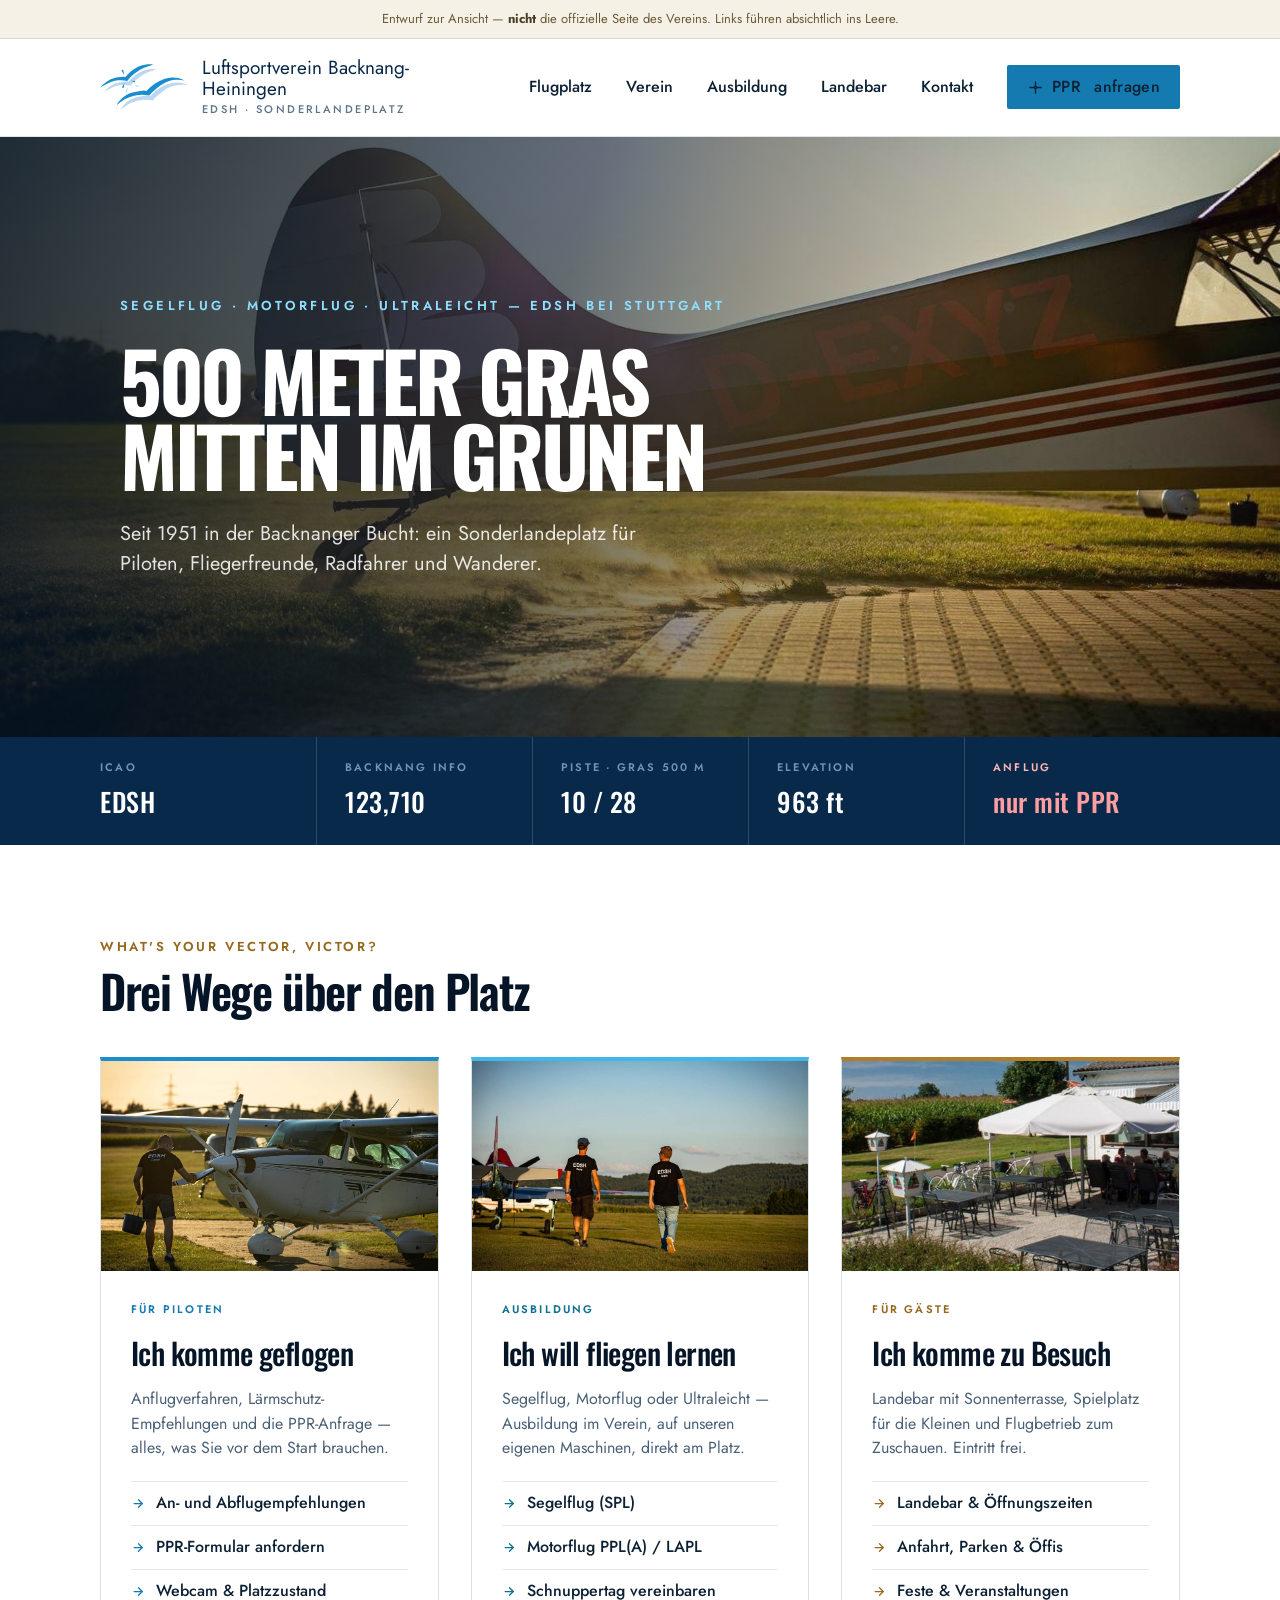
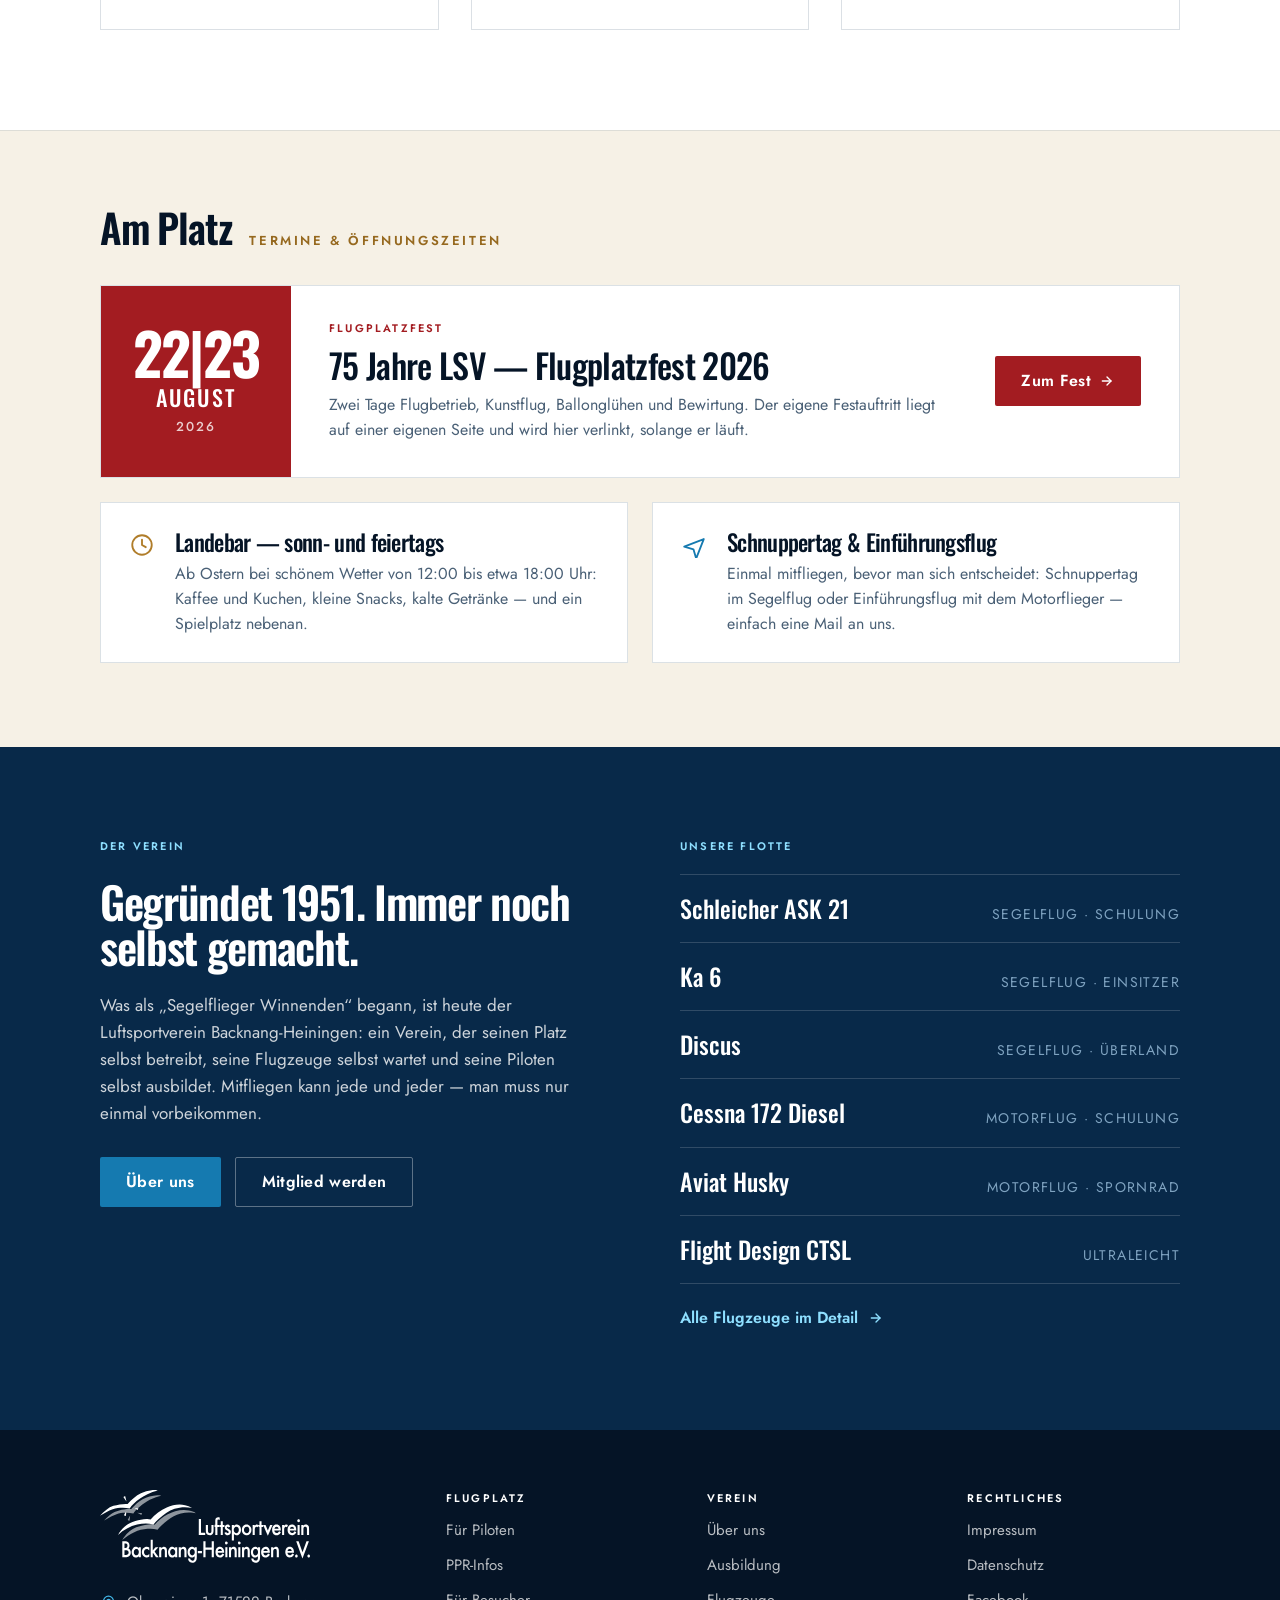
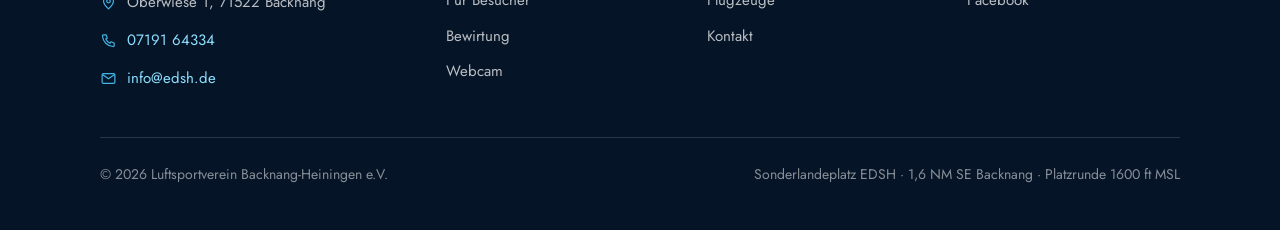
==== index.html @ dec8e1ad "Entwurf des neuen Vereinsauftritts als statische Vorschau Startseite und eine Unterseiten-Vorlage am" ====
<!doctype html>
<html lang="de">
<head>
<meta charset="utf-8">
<meta name="viewport" content="width=device-width, initial-scale=1">
<meta name="robots" content="noindex, nofollow">
<title>Luftsportverein Backnang-Heiningen e.V. — Entwurf</title>
<meta name="description" content="Entwurf für den neuen Auftritt des Luftsportvereins Backnang-Heiningen. Sonderlandeplatz EDSH.">
<link rel="stylesheet" href="stil.css">
</head>
<body>

<a class="skip" href="#hauptinhalt">Zum Inhalt springen</a>

<div class="entwurfsband">
  Entwurf zur Ansicht — <strong>nicht</strong> die offizielle Seite des Vereins. Links führen absichtlich ins Leere.
</div>

<header class="kopf">
  <a class="marke" href="index.html">
    <img src="bilder/lsv-signet.svg" alt="" aria-hidden="true">
    <span class="marke-text">
      <span class="marke-name">Luftsportverein Backnang-Heiningen</span>
      <span class="marke-zusatz">EDSH · Sonderlandeplatz</span>
    </span>
  </a>

  <nav class="navi" aria-label="Hauptnavigation">
    <a href="anflug.html">Flugplatz</a>
    <a href="#">Verein</a>
    <a href="#">Ausbildung</a>
    <a href="#">Landebar</a>
    <a href="#">Kontakt</a>
    <a class="knopf" href="#">
      <svg width="17" height="17" viewBox="0 0 24 24" fill="none" stroke="currentColor" stroke-width="1.8" stroke-linecap="round" stroke-linejoin="round" aria-hidden="true"><path d="M4 12h6"/><path d="M14 12h6"/><path d="M12 4v6"/><path d="M12 14v6"/><circle cx="12" cy="12" r="1.6"/></svg>
      PPR&nbsp;<span>anfragen</span>
    </a>
  </nav>

  <div class="kopf-rechts">
    <a class="knopf" href="#">
      <svg width="17" height="17" viewBox="0 0 24 24" fill="none" stroke="currentColor" stroke-width="1.8" stroke-linecap="round" stroke-linejoin="round" aria-hidden="true"><path d="M4 12h6"/><path d="M14 12h6"/><path d="M12 4v6"/><path d="M12 14v6"/><circle cx="12" cy="12" r="1.6"/></svg>
      PPR&nbsp;<span>anfragen</span>
    </a>
    <button class="menue-schalter" type="button" aria-expanded="false" aria-controls="klappmenue" aria-label="Menü öffnen">
      <svg width="24" height="24" viewBox="0 0 24 24" fill="none" stroke="currentColor" stroke-width="1.9" stroke-linecap="round" aria-hidden="true"><path d="M4 7h16"/><path d="M4 12h16"/><path d="M4 17h16"/></svg>
    </button>
  </div>
</header>

<nav class="klappmenue" id="klappmenue" hidden aria-label="Menü">
  <a href="anflug.html"><b>Flugplatz</b><span>Anflug · PPR · Webcam · Bewirtung</span></a>
  <a href="#"><b>Verein</b><span>Über uns · Flugzeuge</span></a>
  <a href="#"><b>Ausbildung</b><span>Segelflug · Motorflug · UL</span></a>
  <a href="#"><b>Landebar</b><span>Öffnungszeiten · Anfahrt</span></a>
  <a href="#"><b>Kontakt</b></a>
</nav>

<main id="hauptinhalt">

  <section class="hero">
    <img src="bilder/hero.jpg" alt="Blick über die Graspiste in Backnang-Heiningen im Abendlicht">
    <div class="hero-schleier"></div>
    <div class="hero-inhalt">
      <span class="hero-kleinzeile">Segelflug · Motorflug · Ultraleicht — EDSH bei Stuttgart</span>
      <h1>500 METER GRAS<br>MITTEN IM GRÜNEN</h1>
      <p>Seit 1951 in der Backnanger Bucht: ein Sonderlandeplatz für Piloten, Fliegerfreunde, Radfahrer und Wanderer.</p>
    </div>
  </section>

  <section class="platzdaten" aria-label="Platzdaten">
    <div class="platzdaten-gitter">
      <div class="platzdaten-feld"><span class="kleinzeile">ICAO</span><span class="platzdaten-wert">EDSH</span></div>
      <div class="platzdaten-feld"><span class="kleinzeile">Backnang Info</span><span class="platzdaten-wert">123,710</span></div>
      <div class="platzdaten-feld"><span class="kleinzeile">Piste · Gras 500 m</span><span class="platzdaten-wert">10 / 28</span></div>
      <div class="platzdaten-feld"><span class="kleinzeile">Elevation</span><span class="platzdaten-wert">963 ft</span></div>
      <div class="platzdaten-feld platzdaten-feld--warnung"><span class="kleinzeile">Anflug</span><span class="platzdaten-wert">nur mit PPR</span></div>
    </div>
  </section>

  <section class="tueren">
    <div class="bahn">
      <div class="tueren-kopf">
        <span class="vorzeile">What&#39;s your vector, Victor?</span>
        <h2>Drei Wege über den Platz</h2>
      </div>

      <div class="tueren-gitter">

        <article class="tuer">
          <img src="bilder/tuer-piloten.jpg" alt="Cessna auf der Graspiste vor dem Start">
          <div class="tuer-text">
            <span class="kleinzeile">Für Piloten</span>
            <h3>Ich komme geflogen</h3>
            <p>Anflugverfahren, Lärmschutz-Empfehlungen und die PPR-Anfrage — alles, was Sie vor dem Start brauchen.</p>
          </div>
          <div class="tuer-liste">
            <a href="anflug.html"><svg width="15" height="15" viewBox="0 0 24 24" fill="none" stroke="#157AB0" stroke-width="2" stroke-linecap="round" stroke-linejoin="round" aria-hidden="true"><path d="M5 12h13"/><path d="M12 6l6 6-6 6"/></svg>An- und Abflugempfehlungen</a>
            <a href="#"><svg width="15" height="15" viewBox="0 0 24 24" fill="none" stroke="#157AB0" stroke-width="2" stroke-linecap="round" stroke-linejoin="round" aria-hidden="true"><path d="M5 12h13"/><path d="M12 6l6 6-6 6"/></svg>PPR-Formular anfordern</a>
            <a href="#"><svg width="15" height="15" viewBox="0 0 24 24" fill="none" stroke="#157AB0" stroke-width="2" stroke-linecap="round" stroke-linejoin="round" aria-hidden="true"><path d="M5 12h13"/><path d="M12 6l6 6-6 6"/></svg>Webcam &amp; Platzzustand</a>
          </div>
        </article>

        <article class="tuer tuer--ausbildung">
          <img src="bilder/tuer-ausbildung.jpg" alt="Zwei Vereinsmitglieder auf dem Weg zu den Flugzeugen">
          <div class="tuer-text">
            <span class="kleinzeile">Ausbildung</span>
            <h3>Ich will fliegen lernen</h3>
            <p>Segelflug, Motorflug oder Ultraleicht — Ausbildung im Verein, auf unseren eigenen Maschinen, direkt am Platz.</p>
          </div>
          <div class="tuer-liste">
            <a href="#"><svg width="15" height="15" viewBox="0 0 24 24" fill="none" stroke="#10708F" stroke-width="2" stroke-linecap="round" stroke-linejoin="round" aria-hidden="true"><path d="M5 12h13"/><path d="M12 6l6 6-6 6"/></svg>Segelflug (SPL)</a>
            <a href="#"><svg width="15" height="15" viewBox="0 0 24 24" fill="none" stroke="#10708F" stroke-width="2" stroke-linecap="round" stroke-linejoin="round" aria-hidden="true"><path d="M5 12h13"/><path d="M12 6l6 6-6 6"/></svg>Motorflug PPL(A) / LAPL</a>
            <a href="#"><svg width="15" height="15" viewBox="0 0 24 24" fill="none" stroke="#10708F" stroke-width="2" stroke-linecap="round" stroke-linejoin="round" aria-hidden="true"><path d="M5 12h13"/><path d="M12 6l6 6-6 6"/></svg>Schnuppertag vereinbaren</a>
          </div>
        </article>

        <article class="tuer tuer--gaeste">
          <img src="bilder/tuer-landebar.jpg" alt="Sonnenterrasse der Landebar mit Blick auf den Flugplatz">
          <div class="tuer-text">
            <span class="kleinzeile">Für Gäste</span>
            <h3>Ich komme zu Besuch</h3>
            <p>Landebar mit Sonnenterrasse, Spielplatz für die Kleinen und Flugbetrieb zum Zuschauen. Eintritt frei.</p>
          </div>
          <div class="tuer-liste">
            <a href="#"><svg width="15" height="15" viewBox="0 0 24 24" fill="none" stroke="#96691f" stroke-width="2" stroke-linecap="round" stroke-linejoin="round" aria-hidden="true"><path d="M5 12h13"/><path d="M12 6l6 6-6 6"/></svg>Landebar &amp; Öffnungszeiten</a>
            <a href="#"><svg width="15" height="15" viewBox="0 0 24 24" fill="none" stroke="#96691f" stroke-width="2" stroke-linecap="round" stroke-linejoin="round" aria-hidden="true"><path d="M5 12h13"/><path d="M12 6l6 6-6 6"/></svg>Anfahrt, Parken &amp; Öffis</a>
            <a href="#"><svg width="15" height="15" viewBox="0 0 24 24" fill="none" stroke="#96691f" stroke-width="2" stroke-linecap="round" stroke-linejoin="round" aria-hidden="true"><path d="M5 12h13"/><path d="M12 6l6 6-6 6"/></svg>Feste &amp; Veranstaltungen</a>
          </div>
        </article>

      </div>
    </div>
  </section>

  <section class="amplatz">
    <div class="bahn">
      <div class="amplatz-kopf">
        <h2>Am Platz</h2>
        <span class="kleinzeile">Termine &amp; Öffnungszeiten</span>
      </div>

      <article class="termin">
        <div class="termin-datum">
          <span class="termin-tag">22|23</span>
          <span class="termin-monat">August</span>
          <span class="termin-jahr">2026</span>
        </div>
        <div class="termin-text">
          <div>
            <span class="kleinzeile">Flugplatzfest</span>
            <h3>75 Jahre LSV — Flugplatzfest 2026</h3>
            <p>Zwei Tage Flugbetrieb, Kunstflug, Ballonglühen und Bewirtung. Der eigene Festauftritt liegt auf einer eigenen Seite und wird hier verlinkt, solange er läuft.</p>
          </div>
          <a class="knopf knopf--rot" href="#">Zum Fest
            <svg width="16" height="16" viewBox="0 0 24 24" fill="none" stroke="currentColor" stroke-width="2" stroke-linecap="round" stroke-linejoin="round" aria-hidden="true"><path d="M5 12h13"/><path d="M12 6l6 6-6 6"/></svg>
          </a>
        </div>
      </article>

      <div class="angebote">
        <article class="angebot">
          <svg width="26" height="26" viewBox="0 0 24 24" fill="none" stroke="#b07d2a" stroke-width="1.7" stroke-linecap="round" stroke-linejoin="round" aria-hidden="true"><circle cx="12" cy="12" r="9"/><path d="M12 7v5l3.5 2"/></svg>
          <div>
            <h4>Landebar — sonn- und feiertags</h4>
            <p>Ab Ostern bei schönem Wetter von 12:00 bis etwa 18:00 Uhr: Kaffee und Kuchen, kleine Snacks, kalte Getränke — und ein Spielplatz nebenan.</p>
          </div>
        </article>
        <article class="angebot">
          <svg width="26" height="26" viewBox="0 0 24 24" fill="none" stroke="#157AB0" stroke-width="1.7" stroke-linecap="round" stroke-linejoin="round" aria-hidden="true"><path d="M3 13.5l18-7-7 18-2.5-8.5z"/></svg>
          <div>
            <h4>Schnuppertag &amp; Einführungsflug</h4>
            <p>Einmal mitfliegen, bevor man sich entscheidet: Schnuppertag im Segelflug oder Einführungsflug mit dem Motorflieger — einfach eine Mail an uns.</p>
          </div>
        </article>
      </div>
    </div>
  </section>

  <section class="verein">
    <div class="bahn verein-gitter">
      <div>
        <span class="kleinzeile">Der Verein</span>
        <h2>Gegründet 1951. Immer noch selbst gemacht.</h2>
        <p>Was als „Segelflieger Winnenden“ begann, ist heute der Luftsportverein Backnang-Heiningen: ein Verein, der seinen Platz selbst betreibt, seine Flugzeuge selbst wartet und seine Piloten selbst ausbildet. Mitfliegen kann jede und jeder — man muss nur einmal vorbeikommen.</p>
        <div class="verein-knoepfe">
          <a class="knopf" href="#">Über uns</a>
          <a class="knopf knopf--linie" href="#">Mitglied werden</a>
        </div>
      </div>
      <div>
        <span class="kleinzeile">Unsere Flotte</span>
        <div class="flotte">
          <div class="flotte-zeile"><span class="flotte-name">Schleicher ASK 21</span><span class="flotte-art">Segelflug · Schulung</span></div>
          <div class="flotte-zeile"><span class="flotte-name">Ka 6</span><span class="flotte-art">Segelflug · Einsitzer</span></div>
          <div class="flotte-zeile"><span class="flotte-name">Discus</span><span class="flotte-art">Segelflug · Überland</span></div>
          <div class="flotte-zeile"><span class="flotte-name">Cessna 172 Diesel</span><span class="flotte-art">Motorflug · Schulung</span></div>
          <div class="flotte-zeile"><span class="flotte-name">Aviat Husky</span><span class="flotte-art">Motorflug · Spornrad</span></div>
          <div class="flotte-zeile"><span class="flotte-name">Flight Design CTSL</span><span class="flotte-art">Ultraleicht</span></div>
        </div>
        <a class="flotte-mehr" href="#">Alle Flugzeuge im Detail
          <svg width="16" height="16" viewBox="0 0 24 24" fill="none" stroke="currentColor" stroke-width="2" stroke-linecap="round" stroke-linejoin="round" aria-hidden="true"><path d="M5 12h13"/><path d="M12 6l6 6-6 6"/></svg>
        </a>
      </div>
    </div>
  </section>

</main>

<footer class="fuss">
  <div class="bahn">
    <div class="fuss-gitter">
      <div class="fuss-spalte">
        <img class="fuss-logo" src="bilder/lsv-logo-weiss.svg" alt="Luftsportverein Backnang-Heiningen e.V.">
        <div class="fuss-kontakt">
          <span><svg width="17" height="17" viewBox="0 0 24 24" fill="none" stroke="#42b6e7" stroke-width="1.7" stroke-linecap="round" stroke-linejoin="round" aria-hidden="true"><path d="M12 21s7-6.2 7-11a7 7 0 10-14 0c0 4.8 7 11 7 11z"/><circle cx="12" cy="10" r="2.5"/></svg>Oberwiese 1, 71522 Backnang</span>
          <a href="tel:+49719164334"><svg width="17" height="17" viewBox="0 0 24 24" fill="none" stroke="#42b6e7" stroke-width="1.7" stroke-linecap="round" stroke-linejoin="round" aria-hidden="true"><path d="M5 4h3.5l1.8 4.4-2.2 1.4a12 12 0 006.1 6.1l1.4-2.2L20 15.5V19a1.5 1.5 0 01-1.7 1.5A16 16 0 013.5 5.7 1.5 1.5 0 015 4z"/></svg>07191 64334</a>
          <a href="mailto:info@edsh.de"><svg width="17" height="17" viewBox="0 0 24 24" fill="none" stroke="#42b6e7" stroke-width="1.7" stroke-linecap="round" stroke-linejoin="round" aria-hidden="true"><rect x="3" y="5" width="18" height="14" rx="2"/><path d="M3.5 6.5l8.5 6 8.5-6"/></svg>info@edsh.de</a>
        </div>
      </div>

      <div class="fuss-spalte">
        <span class="kleinzeile">Flugplatz</span>
        <a href="anflug.html">Für Piloten</a>
        <a href="#">PPR-Infos</a>
        <a href="#">Für Besucher</a>
        <a href="#">Bewirtung</a>
        <a href="#">Webcam</a>
      </div>

      <div class="fuss-spalte">
        <span class="kleinzeile">Verein</span>
        <a href="#">Über uns</a>
        <a href="#">Ausbildung</a>
        <a href="#">Flugzeuge</a>
        <a href="#">Kontakt</a>
      </div>

      <div class="fuss-spalte">
        <span class="kleinzeile">Rechtliches</span>
        <a href="#">Impressum</a>
        <a href="#">Datenschutz</a>
        <a href="#">Facebook</a>
      </div>
    </div>

    <div class="fuss-schluss">
      <span>© 2026 Luftsportverein Backnang-Heiningen e.V.</span>
      <span>Sonderlandeplatz EDSH · 1,6 NM SE Backnang · Platzrunde 1600 ft MSL</span>
    </div>
  </div>
</footer>

<script src="menue.js"></script>
</body>
</html>
---- stil.css ----
@import url("https://fonts.googleapis.com/css2?family=Oswald:wght@400;500;600;700&family=Jost:wght@400;500;600&display=swap");

/* ==========================================================================
   Entwurf für den neuen Auftritt des LSV Backnang-Heiningen
   Farben und Schriften stammen aus der Flugplatzfest-Seite des Vereins,
   das Markenblau #198DCD aus dem Logo-SVG.
   ========================================================================== */

:root {
  --marke:      #198DCD;   /* Logo-Blau, nur dekorativ (3,66:1 auf Weiß) */
  --interaktiv: #157AB0;   /* abgedunkelt für Links und Knöpfe (4,73:1)  */
  --himmel:     #42b6e7;
  --hell:       #8edfff;
  --navy:       #082949;
  --nacht:      #051426;
  --rot:        #a31c21;
  --stroh:      #b07d2a;
  --stroh-text: #96691f;   /* 4,84:1 auf Weiß */
  --sand:       #f6f1e6;
  --dunst:      #f4f7fa;
  --text:       #0d2135;
  --text-weich: #4a6076;
  --grau:       #5d7489;
  --linie:      rgba(6, 42, 76, .14);
  --max:        1240px;
  --rand:       100px;     /* Seitenrand, per Breakpoint kleiner */
}

*, *::before, *::after { box-sizing: border-box; }

body {
  margin: 0;
  background: #fff;
  color: var(--text);
  font-family: Jost, "Segoe UI", Arial, Helvetica, sans-serif;
  font-size: 17px;
  line-height: 1.55;
  -webkit-text-size-adjust: 100%;
}

a { color: var(--interaktiv); text-decoration: none; }
a:hover { color: var(--navy); }
img { max-width: 100%; }

h1, h2, h3, h4 {
  font-family: Oswald, "Arial Narrow", "Aptos Narrow", Arial, sans-serif;
  margin: 0;
  color: var(--nacht);
  letter-spacing: -.03em;
  line-height: 1.1;
}

.bahn { max-width: var(--max); margin: 0 auto; }
.seitenrand { padding-left: var(--rand); padding-right: var(--rand); }

.kleinzeile {
  font-size: 11px;
  font-weight: 600;
  letter-spacing: .2em;
  text-transform: uppercase;
  color: var(--grau);
}

/* Sprungmarke für Tastatur- und Screenreader-Nutzung */
.skip {
  position: absolute; left: -9999px;
  background: var(--navy); color: #fff; padding: 12px 20px; z-index: 100;
}
.skip:focus { left: 12px; top: 12px; color: #fff; }

/* ============================ Kopfzeile ================================= */

.kopf {
  display: flex; align-items: center; justify-content: space-between;
  gap: 40px; padding: 18px var(--rand);
  background: #fff; border-bottom: 1px solid rgba(6, 42, 76, .12);
}
.marke { display: flex; align-items: center; gap: 14px; }
.marke img { width: 88px; height: 46px; object-fit: contain; flex-shrink: 0; }
.marke-text { display: flex; flex-direction: column; gap: 1px; }
.marke-name { font-size: 19px; font-weight: 400; color: var(--navy); line-height: 1.15; }
.marke-zusatz {
  font-size: 11px; font-weight: 500; letter-spacing: .22em;
  text-transform: uppercase; color: var(--grau);
}

.navi { display: flex; align-items: center; gap: 34px; }
.navi a { font-size: 16px; font-weight: 500; color: var(--text); }
.navi a.aktiv {
  font-weight: 600; color: var(--interaktiv);
  border-bottom: 2px solid var(--interaktiv); padding-bottom: 3px;
}

.knopf {
  display: inline-flex; align-items: center; justify-content: center; gap: 8px;
  min-height: 44px; padding: 0 20px; border-radius: 2px;
  background: var(--interaktiv); color: #fff;
  font-size: 15px; font-weight: 600; letter-spacing: .02em;
}
.knopf:hover { background: var(--navy); color: #fff; }
.knopf--rot { background: var(--rot); }
.knopf--rot:hover { background: #7d1519; }
.knopf--linie { background: none; border: 1px solid rgba(255,255,255,.34); color: #fff; }
.knopf--linie:hover { background: rgba(255,255,255,.1); color: #fff; }
.knopf--breit { width: 100%; min-height: 52px; font-size: 16px; }

/* Auf großen Schirmen trägt die Navigation den PPR-Knopf selbst */
.kopf-rechts { display: none; }

/* Menüschalter: erst ab Tablet sichtbar */
.menue-schalter {
  display: none; align-items: center; justify-content: center;
  width: 44px; height: 44px; padding: 0;
  background: none; border: 0; cursor: pointer; color: var(--navy);
}

/* ============================== Hero ==================================== */

.hero { position: relative; height: 600px; overflow: hidden; background: var(--navy); }
.hero img { position: absolute; inset: 0; width: 100%; height: 100%; object-fit: cover; }
.hero-schleier {
  position: absolute; inset: 0;
  background: linear-gradient(105deg, rgba(5,20,38,.86) 0%, rgba(5,20,38,.62) 42%, rgba(5,20,38,.10) 78%);
}
.hero-inhalt {
  position: relative; display: flex; flex-direction: column; justify-content: center;
  gap: 26px; height: 100%; max-width: var(--max); margin: 0 auto;
  padding: 0 var(--rand);
}
.hero-kleinzeile {
  font-size: 13px; font-weight: 600; letter-spacing: .26em;
  text-transform: uppercase; color: var(--hell);
}
.hero h1 {
  max-width: 900px; font-size: 82px; font-weight: 700;
  line-height: .92; letter-spacing: -.04em; color: #fff;
}
.hero p { margin: 0; max-width: 560px; font-size: 20px; line-height: 1.5; color: rgba(255,255,255,.86); }

/* ========================== Platzdaten =================================== */

.platzdaten { background: var(--navy); padding: 0 var(--rand); }
.platzdaten-gitter {
  display: grid; grid-template-columns: repeat(5, minmax(0, 1fr));
  max-width: var(--max); margin: 0 auto;
}
.platzdaten-feld {
  display: flex; flex-direction: column; gap: 6px; padding: 22px 28px;
  border-left: 1px solid rgba(255,255,255,.16);
}
.platzdaten-feld:first-child { border-left: 0; padding-left: 0; }
.platzdaten-feld:last-child { padding-right: 0; }
.platzdaten-feld .kleinzeile { color: #6f93b3; }
.platzdaten-wert {
  font-family: Oswald, "Arial Narrow", Arial, sans-serif;
  font-size: 26px; font-weight: 500; color: #fff; letter-spacing: .02em;
}
.platzdaten-feld--warnung .kleinzeile { color: #ffb4b6; }
.platzdaten-feld--warnung .platzdaten-wert { color: #ff9ea1; }

/* =========================== Drei Türen ================================= */

.tueren { padding: 92px var(--rand) 100px; }
.tueren-kopf { display: flex; flex-direction: column; gap: 10px; margin-bottom: 44px; }
.tueren-kopf .vorzeile {
  font-size: 13px; font-weight: 600; letter-spacing: .2em;
  text-transform: uppercase; color: var(--stroh-text);
}
.tueren-kopf h2 { font-size: 46px; font-weight: 600; line-height: 1; }
.tueren-gitter { display: grid; grid-template-columns: repeat(3, minmax(0, 1fr)); gap: 32px; }

.tuer {
  display: flex; flex-direction: column;
  background: #fff; border: 1px solid var(--linie); border-top: 4px solid var(--marke);
}
.tuer--ausbildung { border-top-color: var(--himmel); }
.tuer--gaeste { border-top-color: var(--stroh); }
.tuer > img { width: 100%; height: 210px; object-fit: cover; }
.tuer-text { display: flex; flex-direction: column; gap: 18px; padding: 30px 30px 20px; flex-grow: 1; }
.tuer-text .kleinzeile { color: var(--interaktiv); }
.tuer--ausbildung .tuer-text .kleinzeile { color: #10708F; }
.tuer--gaeste .tuer-text .kleinzeile { color: var(--stroh-text); }
.tuer h3 { font-size: 30px; font-weight: 500; letter-spacing: -.02em; }
.tuer p { margin: 0; font-size: 16px; color: var(--text-weich); }
.tuer-liste { display: flex; flex-direction: column; padding: 0 30px 16px; }
.tuer-liste a {
  display: flex; align-items: center; gap: 10px; min-height: 44px;
  font-size: 16px; font-weight: 500; color: var(--text);
  border-top: 1px solid rgba(6,42,76,.10);
}
.tuer-liste a:hover { color: var(--interaktiv); }
.tuer-liste svg { flex-shrink: 0; }

/* ============================ Am Platz ================================== */

.amplatz { background: var(--sand); padding: 76px var(--rand) 84px; border-top: 1px solid rgba(6,42,76,.10); }
.amplatz-kopf { display: flex; align-items: baseline; gap: 18px; flex-wrap: wrap; margin-bottom: 34px; }
.amplatz-kopf h2 { font-size: 40px; font-weight: 600; line-height: 1; }
.amplatz-kopf .kleinzeile { font-size: 13px; color: var(--stroh-text); }

.termin { display: flex; background: #fff; border: 1px solid var(--linie); margin-bottom: 24px; }
.termin-datum {
  display: flex; flex-direction: column; justify-content: center; align-items: center;
  gap: 2px; width: 190px; flex-shrink: 0; padding: 34px 20px;
  background: var(--rot); color: #fff;
  font-family: Oswald, "Arial Narrow", Arial, sans-serif;
}
.termin-tag { font-size: 58px; font-weight: 700; line-height: .9; letter-spacing: -.03em; }
.termin-monat { font-size: 22px; font-weight: 500; letter-spacing: .1em; text-transform: uppercase; }
.termin-jahr { font-family: Jost, sans-serif; font-size: 13px; font-weight: 500; letter-spacing: .16em; color: rgba(255,255,255,.78); }
.termin-text {
  display: flex; align-items: center; justify-content: space-between;
  gap: 40px; flex-grow: 1; padding: 34px 38px;
}
.termin-text > div { display: flex; flex-direction: column; gap: 10px; max-width: 620px; }
.termin-text .kleinzeile { color: var(--rot); }
.termin-text h3 { font-size: 34px; font-weight: 500; letter-spacing: -.02em; line-height: 1.05; }
.termin-text p { margin: 0; font-size: 16px; color: var(--text-weich); }
.termin-text .knopf { flex-shrink: 0; min-height: 50px; padding: 0 26px; font-size: 16px; }

.angebote { display: grid; grid-template-columns: repeat(2, minmax(0, 1fr)); gap: 24px; }
.angebot { display: flex; gap: 20px; padding: 26px 28px; background: #fff; border: 1px solid var(--linie); }
.angebot svg { flex-shrink: 0; margin-top: 3px; }
.angebot h4 { font-size: 23px; font-weight: 500; line-height: 1.15; }
.angebot p { margin: 7px 0 0; font-size: 16px; color: var(--text-weich); }

/* ============================= Verein =================================== */

.verein { background: var(--navy); color: #fff; padding: 84px var(--rand) 90px; }
.verein-gitter { display: grid; grid-template-columns: repeat(2, minmax(0, 1fr)); gap: 80px; align-items: start; }
.verein .kleinzeile { color: var(--hell); }
.verein h2 { font-size: 44px; font-weight: 600; line-height: 1.02; color: #fff; margin: 22px 0; }
.verein p { margin: 0 0 30px; font-size: 17px; line-height: 1.6; color: rgba(255,255,255,.80); }
.verein-knoepfe { display: flex; gap: 14px; flex-wrap: wrap; }
.verein-knoepfe .knopf { min-height: 50px; padding: 0 26px; font-size: 16px; }

.flotte { display: flex; flex-direction: column; margin-top: 16px; }
.flotte-zeile {
  display: flex; align-items: baseline; justify-content: space-between; gap: 20px;
  padding: 15px 0; border-top: 1px solid rgba(255,255,255,.16);
}
.flotte-zeile:last-of-type { border-bottom: 1px solid rgba(255,255,255,.16); }
.flotte-name { font-family: Oswald, "Arial Narrow", Arial, sans-serif; font-size: 24px; font-weight: 500; color: #fff; }
.flotte-art { font-size: 14px; letter-spacing: .1em; text-transform: uppercase; color: #7fa3c0; }
.flotte-mehr {
  display: inline-flex; align-items: center; gap: 10px; min-height: 44px;
  margin-top: 12px; font-size: 16px; font-weight: 600; color: var(--hell);
}
.flotte-mehr:hover { color: #fff; }

/* ============================= Fußzeile ================================= */

.fuss { background: var(--nacht); color: rgba(255,255,255,.72); padding: 60px var(--rand) 44px; }
.fuss-gitter { display: grid; grid-template-columns: 1.4fr 1fr 1fr 1fr; gap: 48px; }
.fuss-spalte { display: flex; flex-direction: column; gap: 12px; }
.fuss-spalte .kleinzeile { color: #fff; }
.fuss a { color: rgba(255,255,255,.72); font-size: 15px; }
.fuss a:hover { color: #fff; }
.fuss-logo { width: 210px; height: 73px; object-fit: contain; }
.fuss-kontakt { display: flex; flex-direction: column; gap: 8px; font-size: 15px; margin-top: 16px; }
.fuss-kontakt span, .fuss-kontakt a { display: flex; align-items: flex-start; gap: 10px; min-height: 30px; }
.fuss-kontakt svg { flex-shrink: 0; margin-top: 3px; }
.fuss-kontakt a { color: var(--hell); }
.fuss-schluss {
  display: flex; align-items: center; justify-content: space-between; gap: 30px; flex-wrap: wrap;
  margin-top: 40px; padding-top: 26px; border-top: 1px solid rgba(255,255,255,.14);
  font-size: 14px; color: rgba(255,255,255,.52);
}

/* =========================== Unterseite ================================= */

.seitenkopf { background: var(--dunst); border-bottom: 1px solid rgba(6,42,76,.12); padding: 40px var(--rand) 48px; }
.krumen { display: flex; align-items: center; gap: 10px; flex-wrap: wrap; font-size: 14px; color: var(--grau); margin-bottom: 20px; }
.krumen a { color: var(--grau); }
.krumen span[aria-current] { color: var(--text); font-weight: 500; }
.seitenkopf h1 { max-width: 800px; font-size: 56px; font-weight: 600; line-height: 1; letter-spacing: -.035em; }
.seitenkopf p { margin: 20px 0 0; max-width: 720px; font-size: 20px; line-height: 1.5; color: var(--text-weich); }

.inhalt { padding: 64px var(--rand) 80px; }
.inhalt-gitter { display: grid; grid-template-columns: minmax(0, 1fr) 380px; gap: 80px; align-items: start; }
.textspalte { display: flex; flex-direction: column; gap: 30px; }
.textspalte > p { margin: 0; font-size: 17px; line-height: 1.7; color: #223a4f; }
.textspalte > p.anriss { font-size: 19px; line-height: 1.65; }
.textspalte h2 { margin-top: 14px; font-size: 34px; font-weight: 600; letter-spacing: -.025em; }
.textspalte figure { margin: 0; display: flex; flex-direction: column; gap: 12px; }
.textspalte figure img { width: 100%; height: auto; display: block; border: 1px solid var(--linie); }
.textspalte figcaption { font-size: 14px; color: var(--grau); }

.warnkasten { display: flex; gap: 18px; padding: 24px 28px; background: #fff6f6; border-left: 4px solid var(--rot); }
.warnkasten svg { flex-shrink: 0; margin-top: 2px; }
.warnkasten p { margin: 0; font-size: 16px; line-height: 1.6; color: #3d1214; }

.platzhalter {
  display: flex; align-items: center; justify-content: center; text-align: center;
  height: 190px; padding: 0 20px; background: #eef2f6;
  border: 1px dashed rgba(6,42,76,.26); color: #7d93a6; font-size: 14px;
}
.zwei-spalten { display: grid; grid-template-columns: repeat(2, minmax(0, 1fr)); gap: 20px; }
.zwei-spalten > div { display: flex; flex-direction: column; gap: 12px; }
.zwei-spalten span { font-size: 14px; color: var(--grau); }

.legende { display: flex; flex-direction: column; gap: 14px; }
.legende div { display: flex; align-items: flex-start; gap: 14px; }
.legende i { flex-shrink: 0; width: 14px; height: 14px; margin-top: 6px; }
.legende p { margin: 0; font-size: 17px; line-height: 1.6; color: #223a4f; }

.seitenspalte { display: flex; flex-direction: column; gap: 24px; }

.datenkarte { background: var(--navy); color: #fff; }
.datenkarte-kopf { padding: 22px 26px 16px; border-bottom: 1px solid rgba(255,255,255,.16); }
.datenkarte-kopf .kleinzeile { color: var(--hell); }
.datenkarte-liste { display: flex; flex-direction: column; padding: 8px 26px 22px; }
.datenkarte-zeile {
  display: flex; align-items: baseline; justify-content: space-between; gap: 16px;
  padding: 12px 0; border-bottom: 1px solid rgba(255,255,255,.12);
}
.datenkarte-zeile:last-child { border-bottom: 0; }
.datenkarte-schluessel { font-size: 14px; color: #7fa3c0; }
.datenkarte-wert { font-family: Oswald, "Arial Narrow", Arial, sans-serif; font-size: 19px; font-weight: 500; color: #fff; text-align: right; }

.handlungskarte {
  display: flex; flex-direction: column; gap: 14px; padding: 26px;
  background: #fff; border: 1px solid var(--linie); border-top: 4px solid var(--rot);
}
.handlungskarte .kleinzeile { color: var(--rot); }
.handlungskarte h3 { font-size: 25px; font-weight: 500; line-height: 1.15; }
.handlungskarte p { margin: 0; font-size: 15px; line-height: 1.6; color: var(--text-weich); }

.downloads { display: flex; flex-direction: column; padding: 26px; background: var(--sand); }
.downloads .kleinzeile { color: var(--stroh-text); padding-bottom: 10px; }
.downloads a {
  display: flex; align-items: center; gap: 12px; min-height: 48px;
  font-size: 16px; font-weight: 500; color: var(--text);
  border-bottom: 1px solid rgba(6,42,76,.12);
}
.downloads a:last-child { border-bottom: 0; }
.downloads svg { flex-shrink: 0; }

.weiter { background: var(--dunst); border-top: 1px solid rgba(6,42,76,.12); padding: 56px var(--rand) 64px; }
.weiter .kleinzeile { display: block; margin-bottom: 26px; }
.weiter-gitter { display: grid; grid-template-columns: repeat(3, minmax(0, 1fr)); gap: 24px; }
.weiter-karte { display: flex; flex-direction: column; gap: 9px; padding: 26px 28px; background: #fff; border: 1px solid var(--linie); }
.weiter-karte b { font-family: Oswald, "Arial Narrow", Arial, sans-serif; font-size: 23px; font-weight: 500; color: var(--nacht); line-height: 1.15; }
.weiter-karte span { font-size: 15px; color: var(--text-weich); }
.weiter-karte:hover { border-color: var(--interaktiv); }

/* ==========================================================================
   TABLET — ab hier wird es eng. Die Navigation ist der erste Engpass:
   Logo, Name, fünf Menüpunkte und der PPR-Knopf brauchen zusammen mehr
   als 1100 px. Deshalb klappt das Menü schon deutlich vor 768 px zusammen.
   ========================================================================== */

@media (max-width: 1140px) {
  :root { --rand: 40px; }

  .navi { display: none; }
  .menue-schalter { display: inline-flex; }
  .kopf { gap: 20px; }
  .kopf-rechts { display: flex; align-items: center; gap: 8px; }

  .hero { height: 520px; }
  .hero h1 { font-size: 62px; }
  .hero p { font-size: 19px; }

  /* Fünf Platzdaten-Felder passen nicht mehr nebeneinander: 3 + 2 */
  .platzdaten { padding: 0; }
  .platzdaten-gitter { grid-template-columns: repeat(3, minmax(0, 1fr)); gap: 1px; background: rgba(255,255,255,.16); }
  .platzdaten-feld { padding: 18px 24px; border-left: 0; background: var(--navy); }
  .platzdaten-feld:first-child { padding-left: 24px; }
  .platzdaten-feld:last-child { grid-column: span 2; padding-right: 24px; }
  .platzdaten-wert { font-size: 23px; }

  /* Drei schmale Spalten wären je 230 px breit — stattdessen liegende Karten */
  .tueren { padding: 60px var(--rand) 64px; }
  .tueren-kopf h2 { font-size: 38px; }
  .tueren-gitter { grid-template-columns: 1fr; gap: 24px; }
  .tuer { display: grid; grid-template-columns: 300px minmax(0, 1fr); grid-template-rows: auto auto; }
  .tuer > img { grid-row: 1 / 3; height: 100%; min-height: 230px; }
  .tuer-text { padding: 26px 30px 12px; gap: 14px; }
  .tuer-liste { padding: 0 30px 22px; }

  .amplatz { padding: 56px var(--rand) 60px; }
  .amplatz-kopf h2 { font-size: 34px; }
  .termin-datum { width: 150px; padding: 26px 16px; }
  .termin-tag { font-size: 46px; }
  .termin-monat { font-size: 18px; }
  .termin-text { flex-direction: column; align-items: flex-start; gap: 20px; padding: 26px 28px; }
  .termin-text h3 { font-size: 28px; }
  .angebote { grid-template-columns: 1fr; gap: 16px; }

  .verein { padding: 60px var(--rand) 64px; }
  .verein-gitter { grid-template-columns: 1fr; gap: 44px; }
  .verein h2 { font-size: 36px; }

  .fuss-gitter { grid-template-columns: 1fr 1fr; gap: 36px; }
  .fuss-gitter > .fuss-spalte:first-child { grid-column: 1 / -1; }

  /* Seitenspalte über den Text: Frequenz und Bahnlänge zuerst */
  .seitenkopf { padding: 32px var(--rand) 38px; }
  .seitenkopf h1 { font-size: 44px; }
  .seitenkopf p { font-size: 18px; }
  .inhalt { padding: 40px var(--rand) 60px; }
  .inhalt-gitter { grid-template-columns: 1fr; gap: 40px; }
  .seitenspalte { order: -1; display: grid; grid-template-columns: repeat(2, minmax(0, 1fr)); gap: 20px; align-items: start; }
  .downloads { grid-column: 1 / -1; }
  .textspalte h2 { font-size: 30px; }

  .weiter { padding: 44px var(--rand) 52px; }
  .weiter-gitter { grid-template-columns: 1fr; gap: 16px; }
}

/* ============================ TELEFON =================================== */

@media (max-width: 720px) {
  :root { --rand: 20px; }

  body { font-size: 16px; }
  .kopf { padding: 10px var(--rand); }
  .marke { gap: 8px; }
  .marke img { width: 52px; height: 27px; }
  .marke-name { font-size: 13px; }
  .marke-zusatz { display: none; }
  .kopf .knopf { padding: 0 14px; font-size: 14px; }
  .kopf .knopf span { display: none; }        /* „anfragen“ weg, „PPR“ bleibt */

  .hero { height: 480px; }
  .hero-inhalt { justify-content: flex-end; gap: 14px; padding: 0 var(--rand) 28px; }
  .hero-schleier { background: linear-gradient(180deg, rgba(5,20,38,.50) 0%, rgba(5,20,38,.28) 30%, rgba(5,20,38,.93) 100%); }
  .hero-kleinzeile { font-size: 10px; letter-spacing: .18em; line-height: 1.7; }
  .hero h1 { font-size: 44px; line-height: .94; letter-spacing: -.03em; }
  .hero p { font-size: 17px; }

  .platzdaten-gitter { grid-template-columns: repeat(2, minmax(0, 1fr)); }
  .platzdaten-feld, .platzdaten-feld:last-child { grid-column: span 1; padding: 14px 16px; }
  .platzdaten-feld--warnung { grid-column: 1 / -1 !important; }
  .platzdaten-wert { font-size: 22px; }

  .tueren { padding: 44px var(--rand) 48px; }
  .tueren-kopf h2 { font-size: 34px; }
  .tuer { display: flex; flex-direction: column; }
  .tuer > img { height: 170px; min-height: 0; }
  .tuer-text { padding: 20px 20px 8px; gap: 12px; }
  .tuer h3 { font-size: 26px; }
  .tuer-liste { padding: 0 20px 12px; }

  .amplatz { padding: 40px var(--rand) 44px; }
  .amplatz-kopf { gap: 6px; flex-direction: column; margin-bottom: 20px; }
  .amplatz-kopf h2 { font-size: 30px; }
  .termin { flex-direction: column; }
  .termin-datum { flex-direction: row; align-items: baseline; justify-content: flex-start; gap: 12px; width: 100%; padding: 16px 20px; }
  .termin-tag { font-size: 38px; }
  .termin-monat { font-size: 20px; }
  .termin-jahr { display: none; }
  .termin-text { padding: 20px; gap: 12px; }
  .termin-text h3 { font-size: 27px; }
  .termin-text .knopf { width: 100%; }
  .angebot { padding: 20px; gap: 16px; }
  .angebot h4 { font-size: 21px; }

  .verein { padding: 42px var(--rand) 46px; }
  .verein h2 { font-size: 32px; }
  .verein-knoepfe { flex-direction: column; }
  .verein-knoepfe .knopf { width: 100%; }
  .flotte-zeile { flex-direction: column; align-items: flex-start; gap: 2px; padding: 13px 0; }
  .flotte-name { font-size: 22px; }
  .flotte-art { font-size: 13px; }

  .fuss { padding: 36px var(--rand) 28px; }
  .fuss-gitter { grid-template-columns: 1fr 1fr; gap: 24px; }
  .fuss a { min-height: 44px; display: flex; align-items: center; }
  .fuss-schluss { flex-direction: column; align-items: flex-start; gap: 10px; }

  .seitenkopf { padding: 20px var(--rand) 26px; }
  .seitenkopf h1 { font-size: 40px; }
  .seitenkopf p { margin-top: 14px; font-size: 17px; }
  .inhalt { padding: 24px var(--rand) 36px; }
  .seitenspalte { grid-template-columns: 1fr; gap: 16px; }
  .textspalte { gap: 22px; }
  .textspalte h2 { font-size: 30px; }
  .zwei-spalten { grid-template-columns: 1fr; }
  .platzhalter { height: 170px; }
  .weiter { padding: 32px var(--rand) 36px; }
}

/* Bewegung nur, wenn der Nutzer sie zulässt */
@media (prefers-reduced-motion: reduce) {
  * { animation: none !important; transition: none !important; }
}

/* ==========================================================================
   Ergänzungen: Entwurfsband, Klappmenü
   ========================================================================== */

.entwurfsband {
  background: var(--sand);
  border-bottom: 1px solid rgba(6, 42, 76, .12);
  color: #6b5a38;
  font-size: 13px;
  line-height: 1.5;
  padding: 9px var(--rand);
  text-align: center;
}
.entwurfsband strong { color: #4a3d24; }

.klappmenue { display: none; }

@media (max-width: 1140px) {
  .klappmenue { background: var(--navy); padding: 4px var(--rand) 26px; }
  .klappmenue[hidden] { display: none; }
  .klappmenue:not([hidden]) { display: flex; flex-direction: column; }
  .klappmenue a {
    display: flex; flex-direction: column; gap: 2px;
    min-height: 60px; justify-content: center;
    border-top: 1px solid rgba(255,255,255,.14); color: #fff;
  }
  .klappmenue a:first-child { border-top: 0; }
  .klappmenue a:hover { color: var(--hell); }
  .klappmenue b {
    font-family: Oswald, "Arial Narrow", Arial, sans-serif;
    font-size: 26px; font-weight: 500; letter-spacing: -.01em;
  }
  .klappmenue span { font-size: 13px; color: #7fa3c0; }
}
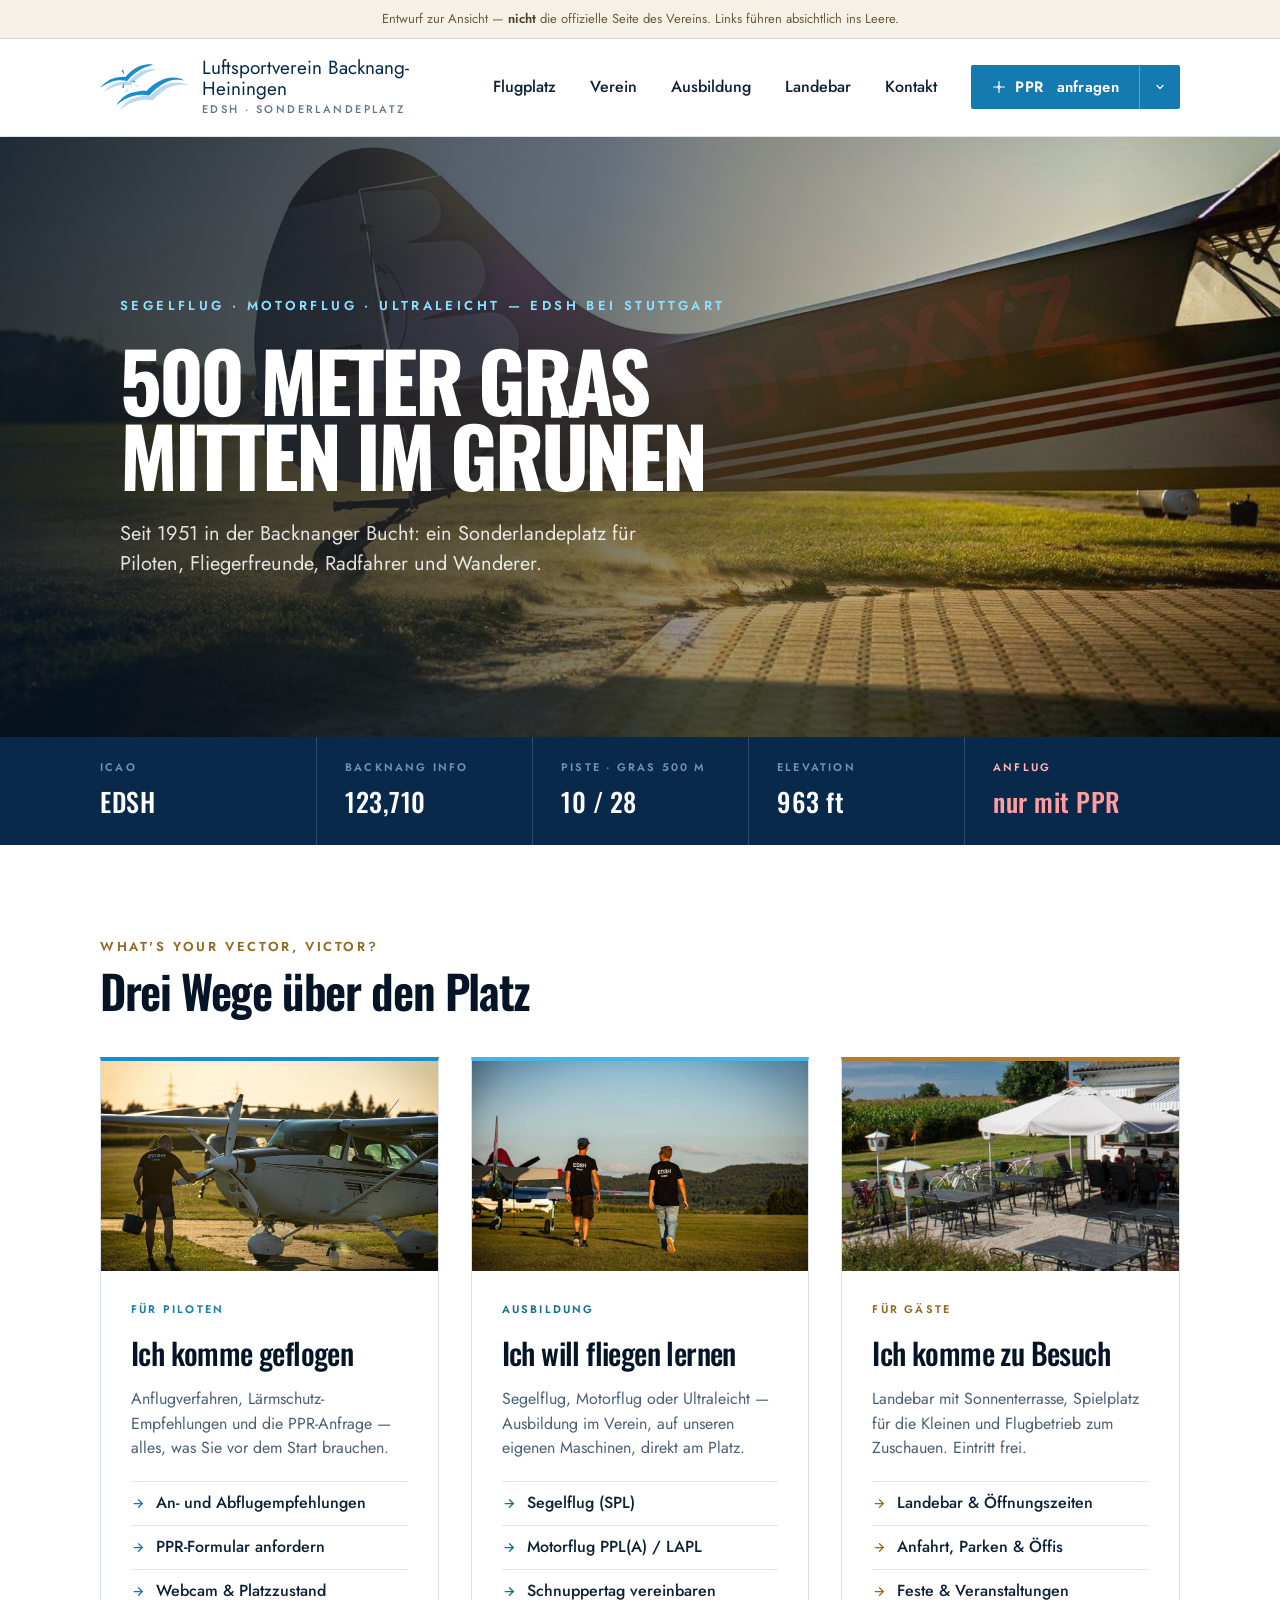
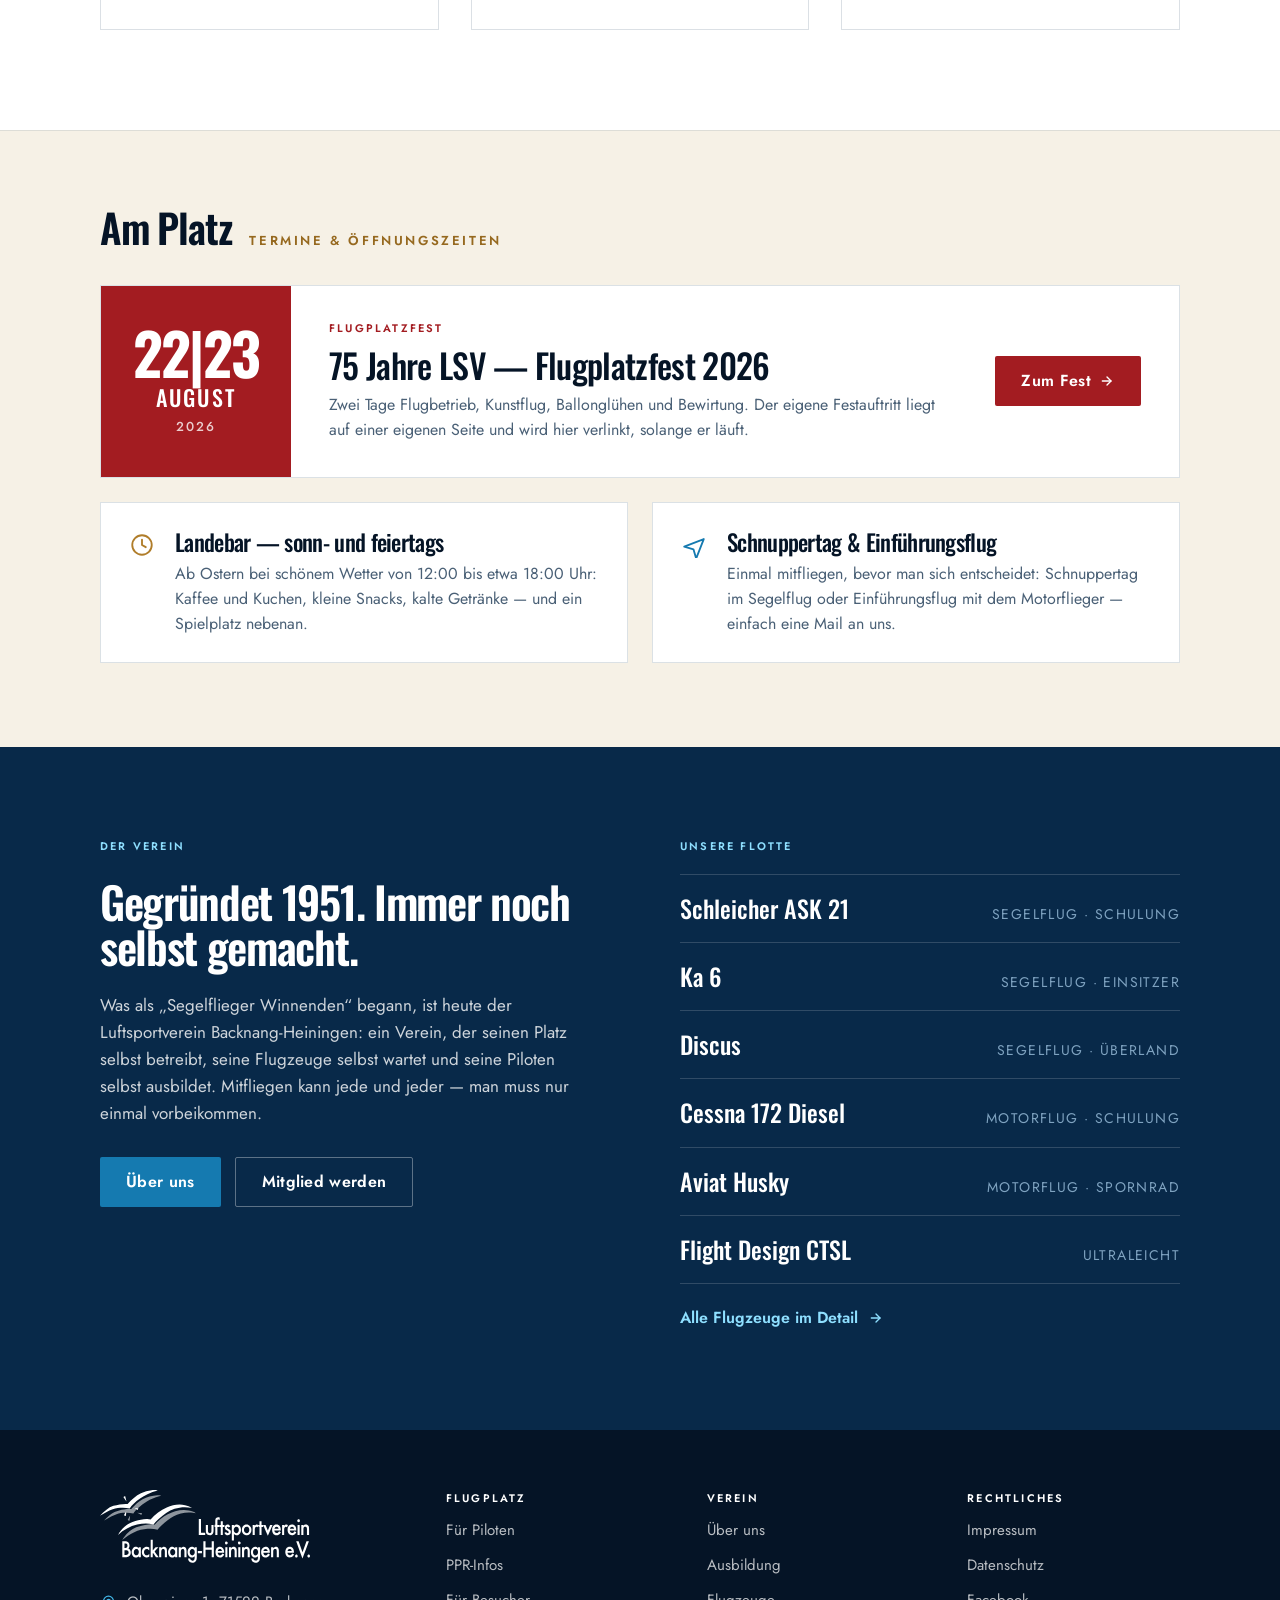
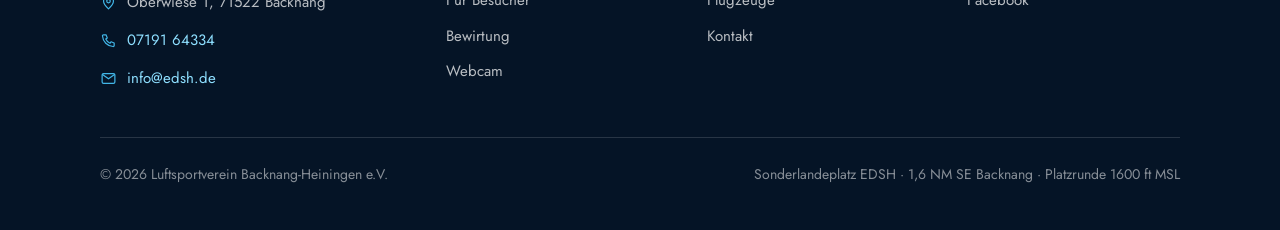
==== commit 8be11e77: "PPR-Knopf: Farbfehler behoben, Split-Button mit Drohnenflug-Option Der Button in der Desktop-Navigat" ====
--- a/index.html
+++ b/index.html
@@ -31,17 +31,33 @@
     <a href="#">Ausbildung</a>
     <a href="#">Landebar</a>
     <a href="#">Kontakt</a>
-    <a class="knopf" href="#">
-      <svg width="17" height="17" viewBox="0 0 24 24" fill="none" stroke="currentColor" stroke-width="1.8" stroke-linecap="round" stroke-linejoin="round" aria-hidden="true"><path d="M4 12h6"/><path d="M14 12h6"/><path d="M12 4v6"/><path d="M12 14v6"/><circle cx="12" cy="12" r="1.6"/></svg>
+    <div class="anfrage anfrage--split">
+    <a class="knopf anfrage-haupt" href="#">
+      <svg width="16" height="16" viewBox="0 0 24 24" fill="none" stroke="currentColor" stroke-width="1.8" stroke-linecap="round" stroke-linejoin="round" aria-hidden="true"><path d="M4 12h6"/><path d="M14 12h6"/><path d="M12 4v6"/><path d="M12 14v6"/><circle cx="12" cy="12" r="1.6"/></svg>
       PPR&nbsp;<span>anfragen</span>
     </a>
+    <button class="knopf anfrage-schalter" type="button" aria-haspopup="true" aria-expanded="false" aria-controls="anfrage-menue-navi" aria-label="Weitere Anfrage-Optionen">
+      <svg class="anfrage-pfeil" width="12" height="12" viewBox="0 0 24 24" fill="none" stroke="currentColor" stroke-width="2.4" stroke-linecap="round" stroke-linejoin="round" aria-hidden="true"><path d="M6 9l6 6 6-6"/></svg>
+    </button>
+    <div class="anfrage-menue" id="anfrage-menue-navi" role="menu" hidden>
+      <a role="menuitem" href="#"><svg width="16" height="16" viewBox="0 0 24 24" fill="none" stroke="currentColor" stroke-width="1.8" stroke-linecap="round" stroke-linejoin="round" aria-hidden="true"><circle cx="5" cy="5" r="2"/><circle cx="19" cy="5" r="2"/><circle cx="5" cy="19" r="2"/><circle cx="19" cy="19" r="2"/><path d="M6.4 6.4L9.5 9.5M17.6 6.4L14.5 9.5M6.4 17.6L9.5 14.5M17.6 17.6L14.5 14.5"/><rect x="9" y="9" width="6" height="6" rx="1"/></svg>Zustimmung Drohnenflug</a>
+    </div>
+  </div>
   </nav>
 
   <div class="kopf-rechts">
-    <a class="knopf" href="#">
-      <svg width="17" height="17" viewBox="0 0 24 24" fill="none" stroke="currentColor" stroke-width="1.8" stroke-linecap="round" stroke-linejoin="round" aria-hidden="true"><path d="M4 12h6"/><path d="M14 12h6"/><path d="M12 4v6"/><path d="M12 14v6"/><circle cx="12" cy="12" r="1.6"/></svg>
+    <div class="anfrage anfrage--split">
+    <a class="knopf anfrage-haupt" href="#">
+      <svg width="16" height="16" viewBox="0 0 24 24" fill="none" stroke="currentColor" stroke-width="1.8" stroke-linecap="round" stroke-linejoin="round" aria-hidden="true"><path d="M4 12h6"/><path d="M14 12h6"/><path d="M12 4v6"/><path d="M12 14v6"/><circle cx="12" cy="12" r="1.6"/></svg>
       PPR&nbsp;<span>anfragen</span>
     </a>
+    <button class="knopf anfrage-schalter" type="button" aria-haspopup="true" aria-expanded="false" aria-controls="anfrage-menue-mobil" aria-label="Weitere Anfrage-Optionen">
+      <svg class="anfrage-pfeil" width="12" height="12" viewBox="0 0 24 24" fill="none" stroke="currentColor" stroke-width="2.4" stroke-linecap="round" stroke-linejoin="round" aria-hidden="true"><path d="M6 9l6 6 6-6"/></svg>
+    </button>
+    <div class="anfrage-menue" id="anfrage-menue-mobil" role="menu" hidden>
+      <a role="menuitem" href="#"><svg width="16" height="16" viewBox="0 0 24 24" fill="none" stroke="currentColor" stroke-width="1.8" stroke-linecap="round" stroke-linejoin="round" aria-hidden="true"><circle cx="5" cy="5" r="2"/><circle cx="19" cy="5" r="2"/><circle cx="5" cy="19" r="2"/><circle cx="19" cy="19" r="2"/><path d="M6.4 6.4L9.5 9.5M17.6 6.4L14.5 9.5M6.4 17.6L9.5 14.5M17.6 17.6L14.5 14.5"/><rect x="9" y="9" width="6" height="6" rx="1"/></svg>Zustimmung Drohnenflug</a>
+    </div>
+  </div>
     <button class="menue-schalter" type="button" aria-expanded="false" aria-controls="klappmenue" aria-label="Menü öffnen">
       <svg width="24" height="24" viewBox="0 0 24 24" fill="none" stroke="currentColor" stroke-width="1.9" stroke-linecap="round" aria-hidden="true"><path d="M4 7h16"/><path d="M4 12h16"/><path d="M4 17h16"/></svg>
     </button>
--- a/stil.css
+++ b/stil.css
@@ -1,4 +1,57 @@
-@import url("https://fonts.googleapis.com/css2?family=Oswald:wght@400;500;600;700&family=Jost:wght@400;500;600&display=swap");
+/* Lokal eingebettete Schriften statt Google Fonts — keine externe
+   Anfrage beim Aufruf der Seite. Dateien liegen unter schriften/,
+   Original: Oswald von Vernon Adams, Jost von Owen Earl, beide SIL
+   Open Font License, bezogen über Google Fonts. */
+
+@font-face {
+  font-family: "Oswald";
+  font-style: normal;
+  font-weight: 400;
+  font-display: swap;
+  src: url("schriften/oswald-400.woff2") format("woff2");
+}
+@font-face {
+  font-family: "Oswald";
+  font-style: normal;
+  font-weight: 500;
+  font-display: swap;
+  src: url("schriften/oswald-500.woff2") format("woff2");
+}
+@font-face {
+  font-family: "Oswald";
+  font-style: normal;
+  font-weight: 600;
+  font-display: swap;
+  src: url("schriften/oswald-600.woff2") format("woff2");
+}
+@font-face {
+  font-family: "Oswald";
+  font-style: normal;
+  font-weight: 700;
+  font-display: swap;
+  src: url("schriften/oswald-700.woff2") format("woff2");
+}
+@font-face {
+  font-family: "Jost";
+  font-style: normal;
+  font-weight: 400;
+  font-display: swap;
+  src: url("schriften/jost-400.woff2") format("woff2");
+}
+@font-face {
+  font-family: "Jost";
+  font-style: normal;
+  font-weight: 500;
+  font-display: swap;
+  src: url("schriften/jost-500.woff2") format("woff2");
+}
+@font-face {
+  font-family: "Jost";
+  font-style: normal;
+  font-weight: 600;
+  font-display: swap;
+  src: url("schriften/jost-600.woff2") format("woff2");
+}
 
 /* ==========================================================================
    Entwurf für den neuen Auftritt des LSV Backnang-Heiningen
@@ -85,7 +138,7 @@
 }
 
 .navi { display: flex; align-items: center; gap: 34px; }
-.navi a { font-size: 16px; font-weight: 500; color: var(--text); }
+.navi a:not(.knopf) { font-size: 16px; font-weight: 500; color: var(--text); }
 .navi a.aktiv {
   font-weight: 600; color: var(--interaktiv);
   border-bottom: 2px solid var(--interaktiv); padding-bottom: 3px;
@@ -93,9 +146,10 @@
 
 .knopf {
   display: inline-flex; align-items: center; justify-content: center; gap: 8px;
-  min-height: 44px; padding: 0 20px; border-radius: 2px;
+  min-height: 44px; padding: 0 20px; border-radius: 2px; border: 0;
   background: var(--interaktiv); color: #fff;
-  font-size: 15px; font-weight: 600; letter-spacing: .02em;
+  font-family: inherit; font-size: 15px; font-weight: 600; letter-spacing: .02em;
+  cursor: pointer;
 }
 .knopf:hover { background: var(--navy); color: #fff; }
 .knopf--rot { background: var(--rot); }
@@ -103,6 +157,46 @@
 .knopf--linie { background: none; border: 1px solid rgba(255,255,255,.34); color: #fff; }
 .knopf--linie:hover { background: rgba(255,255,255,.1); color: #fff; }
 .knopf--breit { width: 100%; min-height: 52px; font-size: 16px; }
+
+/* ---- Anfrage-Dropdown (PPR / Drohnenflug) ------------------------------ */
+
+.anfrage { position: relative; display: inline-flex; }
+
+/* Split-Button: linkes Segment ist die Standardaktion (echter Link,
+   funktioniert auch ohne JavaScript), rechtes Segment ist nur der
+   schmale Umschalter fürs Dropdown. */
+.anfrage--split .anfrage-haupt {
+  border-top-right-radius: 0; border-bottom-right-radius: 0;
+}
+.anfrage--split .anfrage-schalter {
+  border-top-left-radius: 0; border-bottom-left-radius: 0;
+  padding: 0 14px; border-left: 1px solid rgba(255,255,255,.30);
+}
+
+.anfrage-pfeil { transition: transform .15s ease; flex-shrink: 0; }
+.anfrage-schalter[aria-expanded="true"] .anfrage-pfeil { transform: rotate(180deg); }
+
+.anfrage-menue {
+  position: absolute; top: calc(100% + 8px); right: 0; z-index: 30;
+  display: flex; flex-direction: column; gap: 2px;
+  min-width: 260px; padding: 6px;
+  background: #fff; border: 1px solid var(--linie); border-radius: 6px;
+  box-shadow: 0 12px 28px rgba(5, 20, 38, .18);
+}
+.anfrage-menue[hidden] { display: none; }
+.anfrage-menue a {
+  display: flex; align-items: center; gap: 12px; min-height: 44px;
+  padding: 0 14px; border-radius: 4px; white-space: nowrap;
+  font-size: 15px; font-weight: 500; color: var(--text);
+}
+.anfrage-menue a:hover,
+.anfrage-menue a:focus-visible {
+  background: var(--dunst); color: var(--interaktiv); outline: none;
+}
+.anfrage-menue svg { flex-shrink: 0; color: var(--grau); }
+.anfrage-menue a:hover svg,
+.anfrage-menue a:focus-visible svg { color: var(--interaktiv); }
+
 
 /* Auf großen Schirmen trägt die Navigation den PPR-Knopf selbst */
 .kopf-rechts { display: none; }
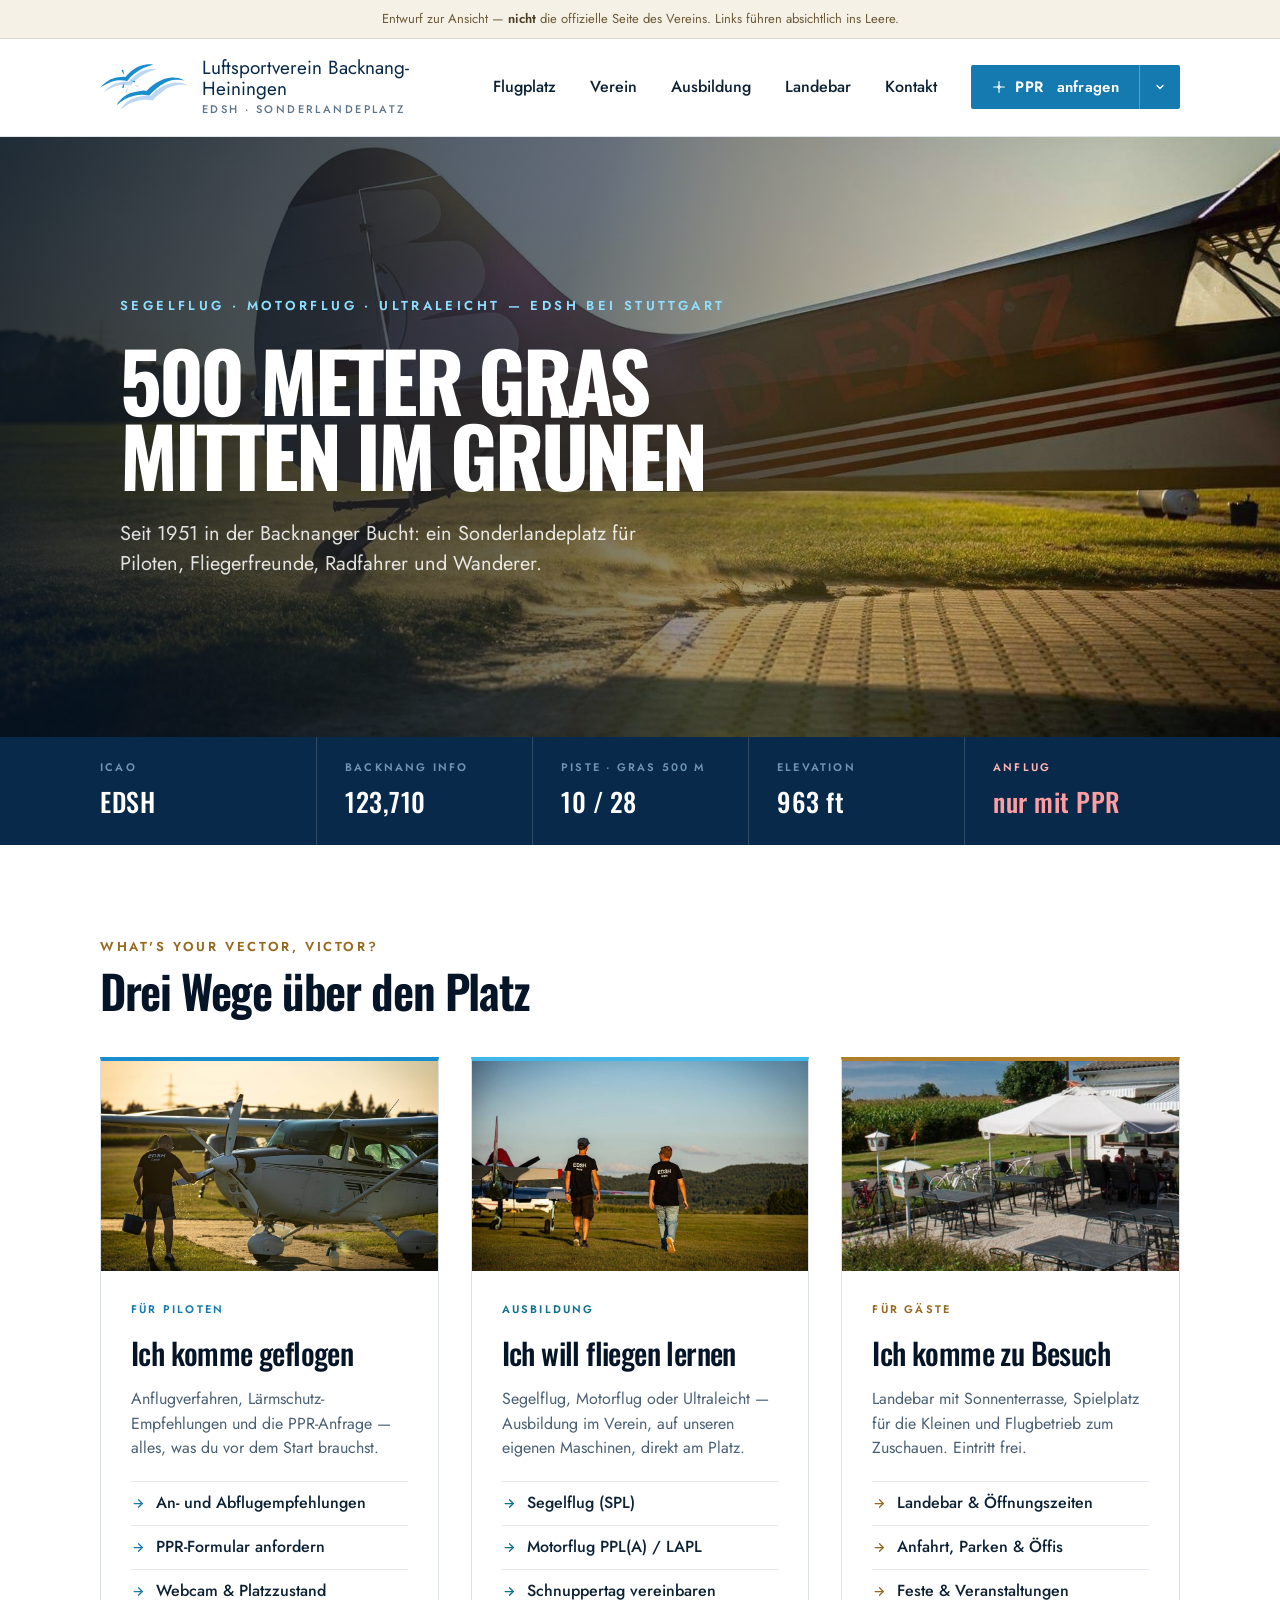
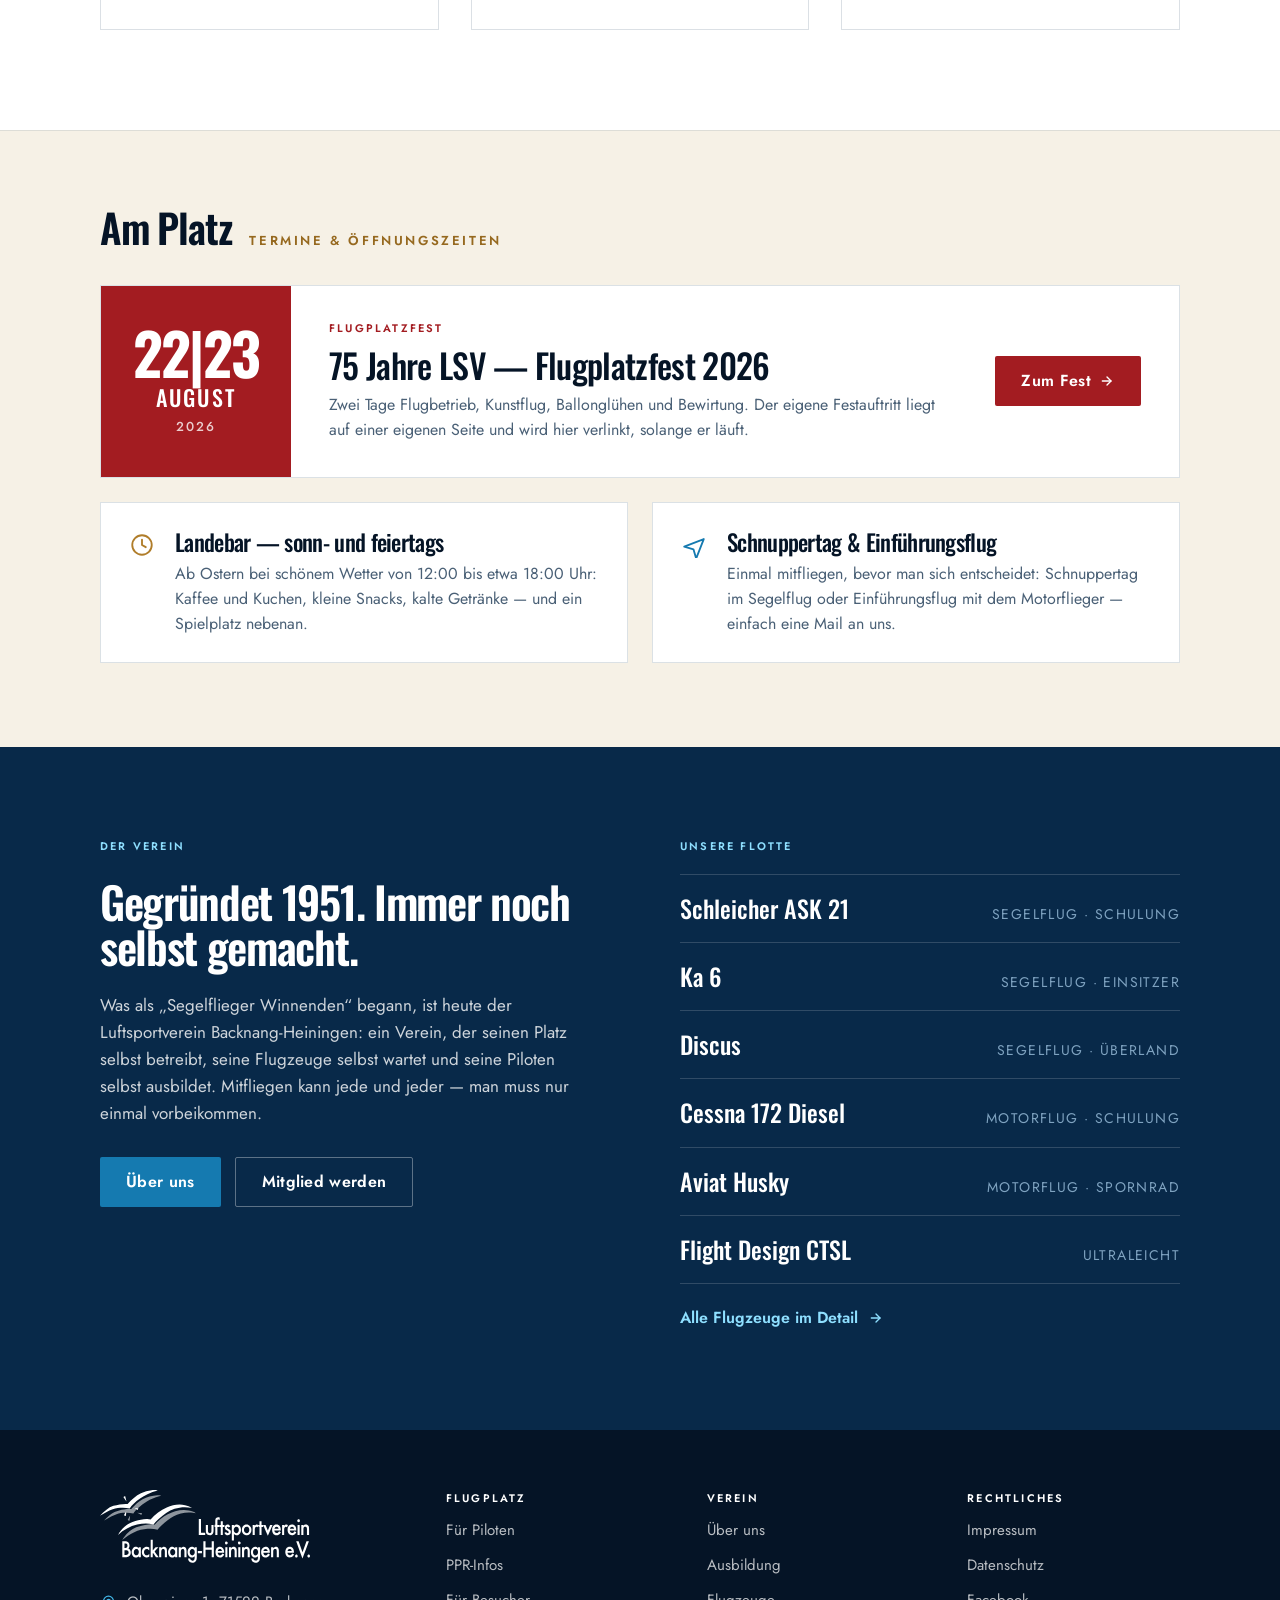
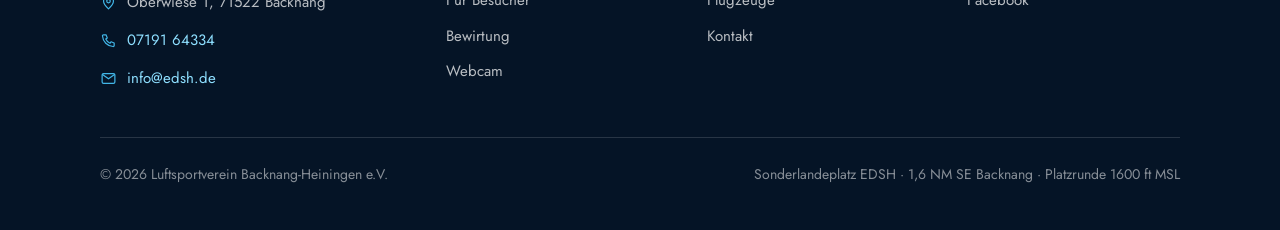
==== commit d88d2fa2: "Anrede auf Du umstellen, Ausrichtung der ICAO-Kachel am Telefon korrigieren Die Platzdaten-Kachel "I" ====
--- a/index.html
+++ b/index.html
@@ -108,7 +108,7 @@
           <div class="tuer-text">
             <span class="kleinzeile">Für Piloten</span>
             <h3>Ich komme geflogen</h3>
-            <p>Anflugverfahren, Lärmschutz-Empfehlungen und die PPR-Anfrage — alles, was Sie vor dem Start brauchen.</p>
+            <p>Anflugverfahren, Lärmschutz-Empfehlungen und die PPR-Anfrage — alles, was du vor dem Start brauchst.</p>
           </div>
           <div class="tuer-liste">
             <a href="anflug.html"><svg width="15" height="15" viewBox="0 0 24 24" fill="none" stroke="#157AB0" stroke-width="2" stroke-linecap="round" stroke-linejoin="round" aria-hidden="true"><path d="M5 12h13"/><path d="M12 6l6 6-6 6"/></svg>An- und Abflugempfehlungen</a>
--- a/stil.css
+++ b/stil.css
@@ -526,6 +526,7 @@
 
   .platzdaten-gitter { grid-template-columns: repeat(2, minmax(0, 1fr)); }
   .platzdaten-feld, .platzdaten-feld:last-child { grid-column: span 1; padding: 14px 16px; }
+  .platzdaten-feld:first-child { padding-left: 16px; }
   .platzdaten-feld--warnung { grid-column: 1 / -1 !important; }
   .platzdaten-wert { font-size: 22px; }
 
